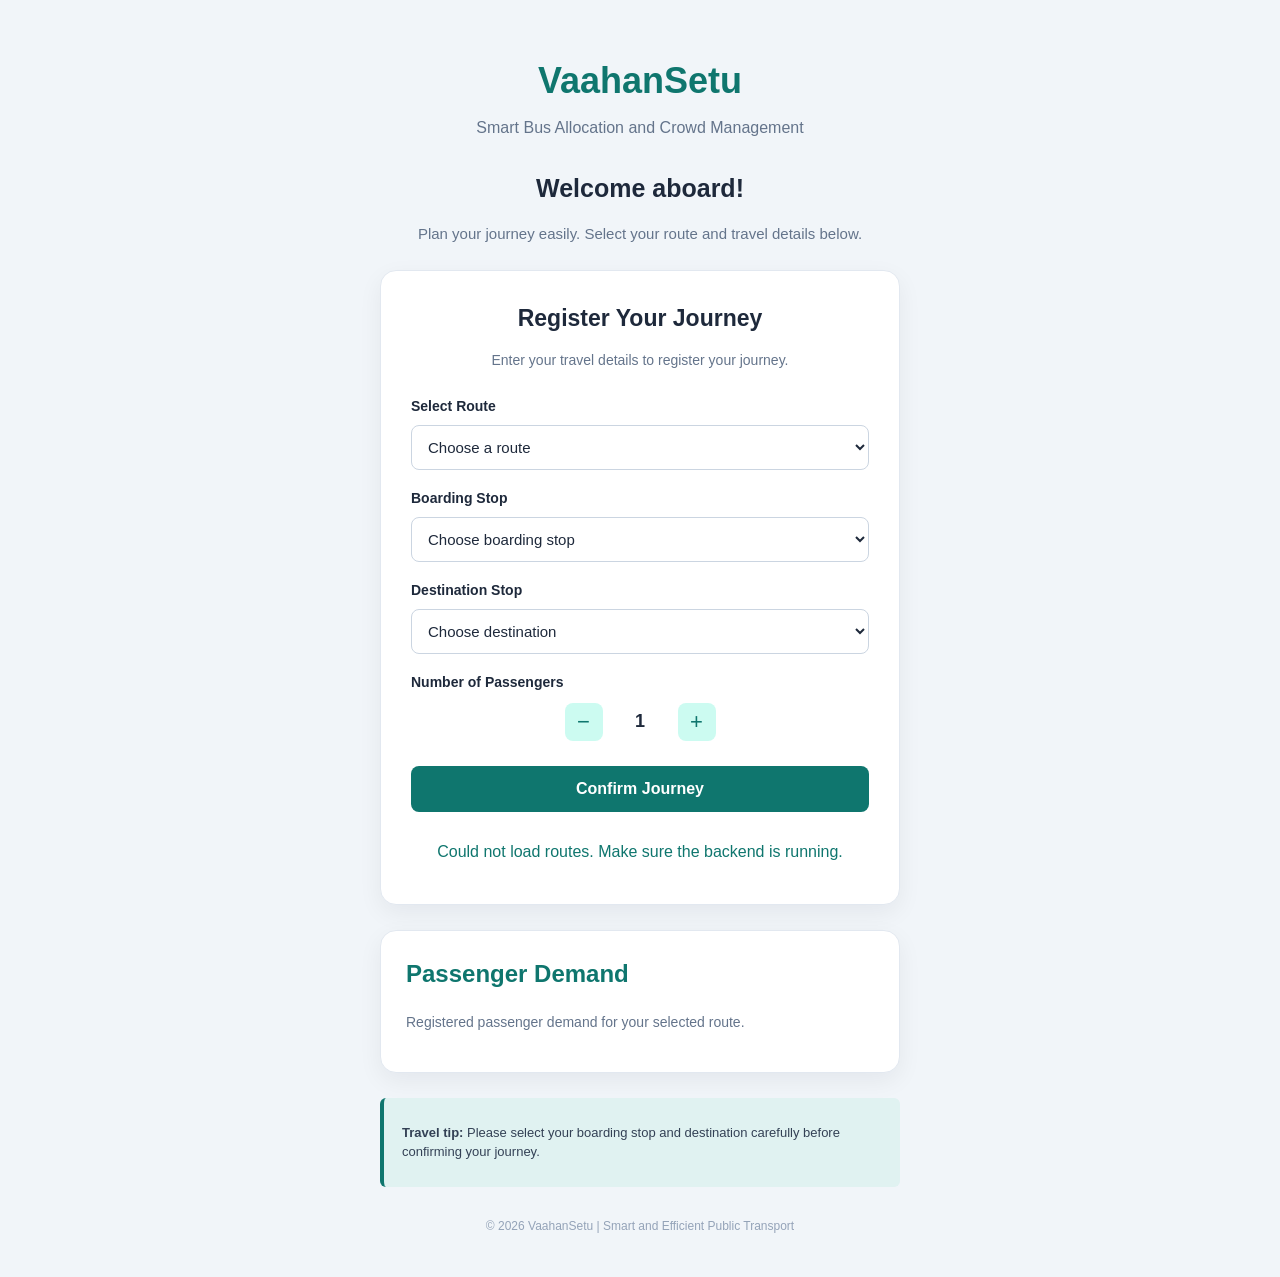
==== frontend/index.html @ f5ab1ea7 "Complete passenger-side frontend" ====
<!DOCTYPE html>
<html lang="en">
<head>
    <meta charset="UTF-8">
    <meta name="viewport" content="width=device-width, initial-scale=1.0">
    <meta name="description" content="VaahanSetu passenger portal for registering journeys and viewing allocated buses.">
    <link rel="stylesheet" href="styles.css">
    <title>VaahanSetu | Passenger Portal</title>
</head>
<body>

    <header class="header">
        <h1>VaahanSetu</h1>
        <p>Smart Bus Allocation and Crowd Management</p>
    </header>

    <main>
        <section class="welcome">
            <h2>Welcome aboard!</h2>
            <p>Plan your journey easily. Select your route and travel details below.</p>
        </section>

        <section class="booking-card">
            <h2>Register Your Journey</h2>
            <p class="form-description">
                Enter your travel details to register your journey.
            </p>

            <form id="journeyForm">

                <label for="route">Select Route</label>
                <select id="route" name="route" required>
                    <option value="">Choose a route</option>
                </select>

                <div id="routeDetails" class="route-details" hidden>
                    <h3>Route Information</h3>
                    <p><strong>Route:</strong> <span id="routeCode">-</span></p>
                    <p><strong>From:</strong> <span id="routeOrigin">-</span></p>
                    <p><strong>To:</strong> <span id="routeDestination">-</span></p>
                    <p>
                        <strong>Estimated Duration:</strong>
                        <span id="routeDuration">-</span>
                    </p>
                </div>

                <div id="busDetails" class="bus-details" hidden>
                    <h3>Bus Information</h3>
                    <p>
                        <strong>Available buses:</strong>
                        <span id="busCount">0</span>
                    </p>
                    <p>
                        <strong>Bus numbers:</strong>
                        <span id="busNumbers">-</span>
                    </p>
                </div>

                <label for="boarding">Boarding Stop</label>
                <select id="boarding" name="boarding" required>
                    <option value="">Choose boarding stop</option>
                </select>

                <label for="destination">Destination Stop</label>
                <select id="destination" name="destination" required>
                    <option value="">Choose destination</option>
                </select>

                <label for="passengerCountValue">Number of Passengers</label>

                <div class="passenger-counter">
                    <button
                        type="button"
                        id="decreasePassengers"
                        aria-label="Decrease passenger count">
                        −
                    </button>

                    <span
    id="passengerCountValue"
    aria-live="polite"
    aria-label="1 passenger, minimum 1 and maximum 10">
    1
</span>

                    <button
                        type="button"
                        id="increasePassengers"
                        aria-label="Increase passenger count">
                        +
                    </button>
                </div>

                <button type="submit" class="submit-button">
                    Confirm Journey
                </button>

            </form>

            <p id="message" aria-live="polite"></p>

            <div id="confirmationCard" class="confirmation-card" hidden>
                <h3>Journey Registered Successfully!</h3>

                <p><strong>Journey ID:</strong> <span id="confirmJourneyId">-</span></p>
                <p><strong>Route:</strong> <span id="confirmRoute">-</span></p>
                <p><strong>Boarding Stop:</strong> <span id="confirmBoarding">-</span></p>
                <p><strong>Destination:</strong> <span id="confirmDestination">-</span></p>
                <p><strong>Passengers:</strong> <span id="confirmPassengers">-</span></p>
                <p><strong>Status:</strong> <span id="confirmStatus">-</span></p>
            </div>
            <div id="waitingCard" class="waiting-card" hidden>
    <h3>Journey Not Registered Yet</h3>
    <p>No buses are available for this route right now.</p>
    <p>Please wait for bus allocation and try again.</p>
</div>

        </section>

        <section class="demand-card">
    <h2>Passenger Demand</h2>
    <p>Registered passenger demand for your selected route.</p>

    <div id="demandList"
         class="demand-list"
         aria-live="polite"
         hidden>
    </div>
</section>

        <section class="travel-note">
            <p>
                <strong>Travel tip:</strong>
                Please select your boarding stop and destination carefully
                before confirming your journey.
            </p>
        </section>
    </main>

    <footer>
        <p>© 2026 VaahanSetu | Smart and Efficient Public Transport</p>
    </footer>

    <script src="app.js"></script>

</body>
</html>
---- frontend/styles.css ----
* {
    box-sizing: border-box;
}

[hidden] {
    display: none !important;
}

body {
    margin: 0;
    padding: 30px 20px;
    font-family: Arial, sans-serif;
    background: #f1f5f9;
    color: #1e293b;
    line-height: 1.5;
}

.header {
    text-align: center;
    margin-bottom: 30px;
}

.header h1 {
    margin-bottom: 8px;
    color: #0f766e;
    font-size: 36px;
}

.header p {
    margin-top: 0;
    color: #64748b;
}

.welcome {
    text-align: center;
    margin-bottom: 25px;
}

.welcome h2 {
    margin-bottom: 8px;
    font-size: 25px;
}

.welcome p {
    color: #64748b;
    font-size: 15px;
}

.booking-card {
    max-width: 520px;
    margin: 0 auto;
    padding: 30px;
    background: #ffffff;
    border: 1px solid #e2e8f0;
    border-radius: 16px;
    box-shadow: 0 8px 25px rgba(15, 23, 42, 0.06);
}

.booking-card h2 {
    margin-top: 0;
    margin-bottom: 8px;
    text-align: center;
    font-size: 23px;
}

.form-description {
    margin-bottom: 25px;
    text-align: center;
    color: #64748b;
    font-size: 14px;
}

label {
    display: block;
    margin-top: 18px;
    margin-bottom: 8px;
    font-size: 14px;
    font-weight: bold;
}

select {
    width: 100%;
    padding: 12px;
    border: 1px solid #cbd5e1;
    border-radius: 8px;
    background: #ffffff;
    color: #1e293b;
    font-size: 15px;
}

select:focus {
    outline: 2px solid #0d9488;
    border-color: #0d9488;
}

select:disabled {
    background: #f1f5f9;
    color: #94a3b8;
    cursor: not-allowed;
}

.passenger-counter {
    display: flex;
    align-items: center;
    justify-content: center;
    gap: 25px;
    margin-top: 10px;
}

.passenger-counter button {
    width: 38px;
    height: 38px;
    margin: 0;
    padding: 0;
    border: 0;
    border-radius: 8px;
    background: #ccfbf1;
    color: #0f766e;
    font-size: 22px;
    cursor: pointer;
    transition: background 0.2s ease;
}

.passenger-counter button:hover {
    background: #99f6e4;
}

#passengerCountValue {
    min-width: 25px;
    text-align: center;
    font-size: 18px;
    font-weight: bold;
}

.submit-button {
    width: 100%;
    margin-top: 25px;
    padding: 14px;
    border: 0;
    border-radius: 8px;
    background: #0f766e;
    color: #ffffff;
    font-size: 16px;
    font-weight: bold;
    cursor: pointer;
    transition: background 0.2s ease;
}

.submit-button:hover {
    background: #115e59;
}

button:disabled {
    opacity: 0.6;
    cursor: not-allowed;
}

button:focus-visible,
select:focus-visible {
    outline: 3px solid #5eead4;
    outline-offset: 3px;
}

#message {
    margin: 18px 0 0;
    padding: 10px;
    text-align: center;
    color: #0f766e;
    overflow-wrap: anywhere;
}

/* Travel note */

.travel-note {
    max-width: 520px;
    margin: 20px auto;
    padding: 12px 18px;
    border-left: 4px solid #0f766e;
    border-radius: 6px;
    background: #e0f2f1;
    color: #334155;
    font-size: 13px;
}

/* Footer */

footer {
    margin-top: 30px;
    text-align: center;
    color: #94a3b8;
    font-size: 12px;
}

/* Route and bus information */

.route-details,
.bus-details {
    margin-top: 20px;
    padding: 16px;
    background: #f0fdfa;
    border: 1px solid #99f6e4;
    border-radius: 10px;
}

.route-details h3,
.bus-details h3 {
    margin-top: 0;
    color: #0f766e;
}

.route-details p,
.bus-details p {
    margin: 10px 0;
    font-size: 14px;
    overflow-wrap: anywhere;
}

#busNumbers {
    white-space: pre-line;
    overflow-wrap: anywhere;
    line-height: 1.8;
}

/* Journey confirmation */

.confirmation-card {
    margin-top: 20px;
    padding: 18px;
    background: #f0fdfa;
    border: 1px solid #99f6e4;
    border-radius: 10px;
}

.confirmation-card h3 {
    margin-top: 0;
    color: #0f766e;
}

.confirmation-card p {
    margin: 10px 0;
    font-size: 14px;
    overflow-wrap: anywhere;
}

/* Passenger demand */
/* Passenger demand */

.demand-card {
    max-width: 520px;
    margin: 25px auto;
    padding: 25px;
    background: #ffffff;
    border: 1px solid #e2e8f0;
    border-radius: 16px;
    box-shadow: 0 8px 25px rgba(15, 23, 42, 0.06);
}

.demand-card h2 {
    margin-top: 0;
    color: #0f766e;
}

.demand-card > p {
    color: #64748b;
    font-size: 14px;
}

.demand-list {
    margin-top: 20px;
}

.demand-item {
    padding: 20px;
    background: #f0fdfa;
    border: 1px solid #99f6e4;
    border-radius: 12px;
    overflow-wrap: anywhere;
}

.demand-item h3 {
    margin: 0 0 12px;
    color: #0f766e;
    font-size: 18px;
}

.demand-item p {
    margin: 0;
    color: #334155;
    font-size: 16px;
    font-weight: bold;
}
/* Responsive layout */

@media (max-width: 600px) {
    body {
        padding: 25px 14px;
    }

    .header h1 {
        font-size: 30px;
    }

    .welcome h2 {
        font-size: 22px;
    }

    .booking-card {
        padding: 22px;
    }

    .demand-card {
        padding: 20px;
    }

    .demand-list {
        grid-template-columns: 1fr;
    }
}
.waiting-card {
    margin-top: 20px;
    padding: 20px;
    background: #fff8e6;
    border: 1px solid #f0c36d;
    border-radius: 14px;
    text-align: center;
}

.waiting-card h3 {
    color: #9a6500;
    margin-bottom: 10px;
}

.waiting-card p {
    color: #664d03;
    margin: 6px 0;
}
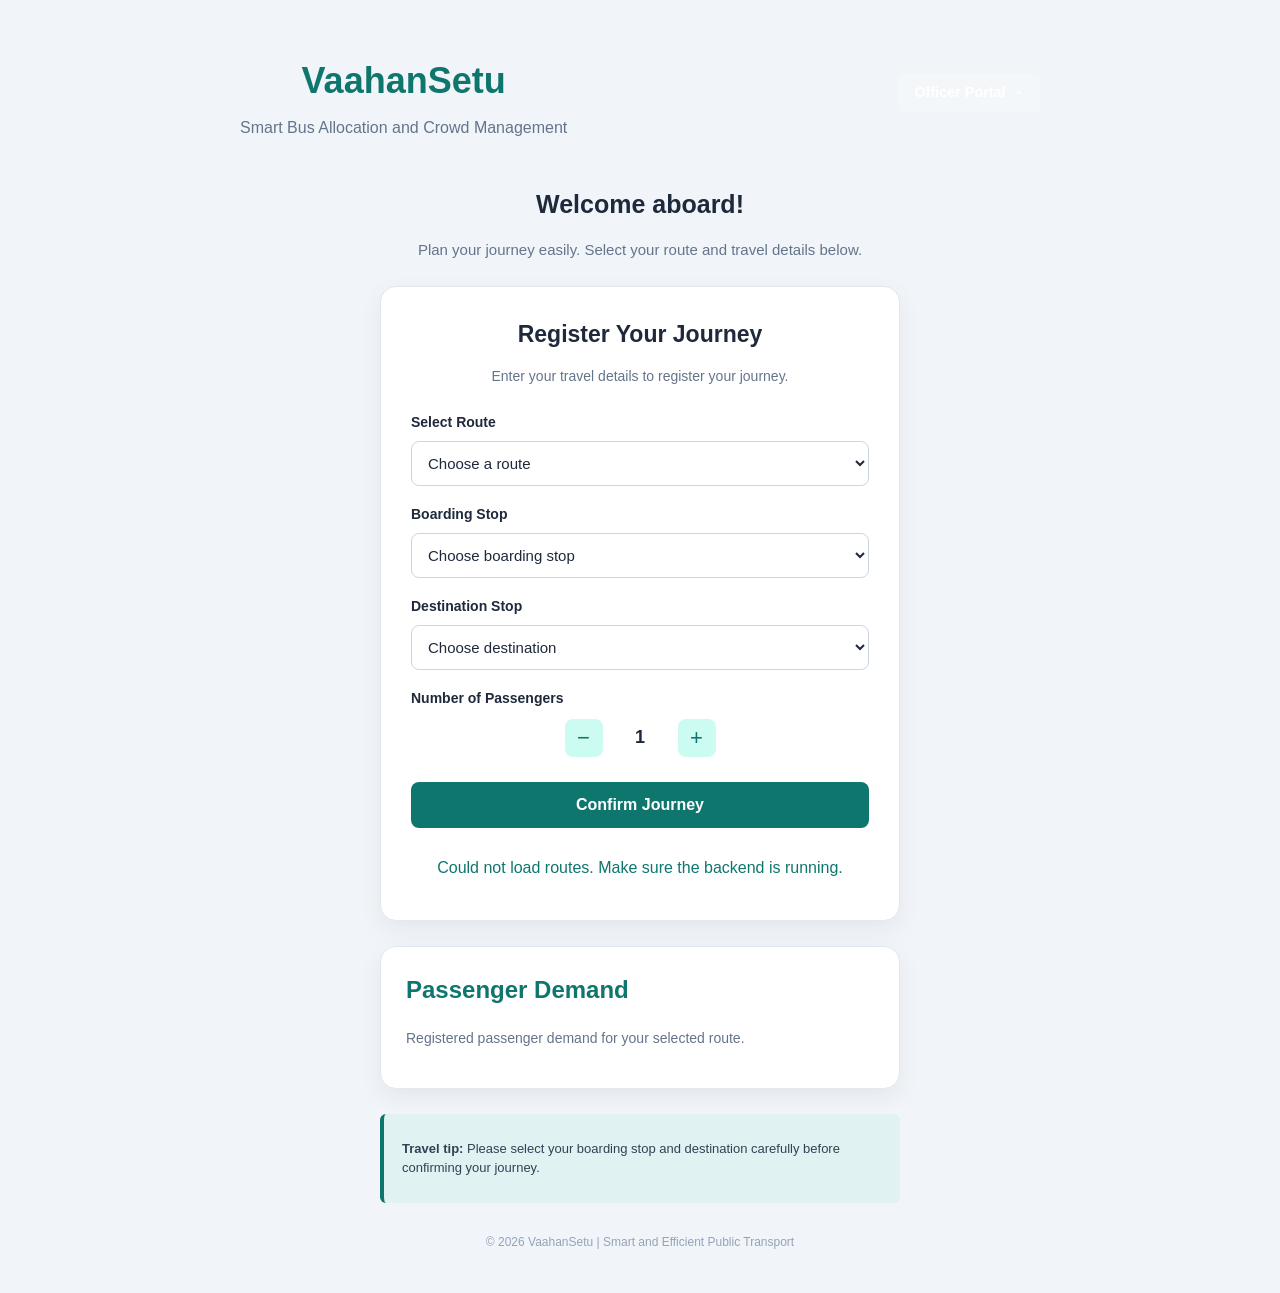
==== commit 5eea006c: "Complete end-to-end integration: allocation engine, officer web console, authentication, and contrac" ====
--- a/frontend/index.html
+++ b/frontend/index.html
@@ -11,8 +11,15 @@
 <body>
 
     <header class="header">
-        <h1>VaahanSetu</h1>
-        <p>Smart Bus Allocation and Crowd Management</p>
+        <div style="display:flex; justify-content:space-between; align-items:center; width:100%; max-width:800px; margin:0 auto; flex-wrap:wrap; gap:10px;">
+            <div>
+                <h1>VaahanSetu</h1>
+                <p>Smart Bus Allocation and Crowd Management</p>
+            </div>
+            <div>
+                <a href="officer.html" style="color:#ffffff; text-decoration:none; font-weight:600; padding:0.5rem 1rem; background:rgba(255,255,255,0.2); border-radius:6px; font-size:0.9rem; display:inline-block;">Officer Portal &rarr;</a>
+            </div>
+        </div>
     </header>
 
     <main>
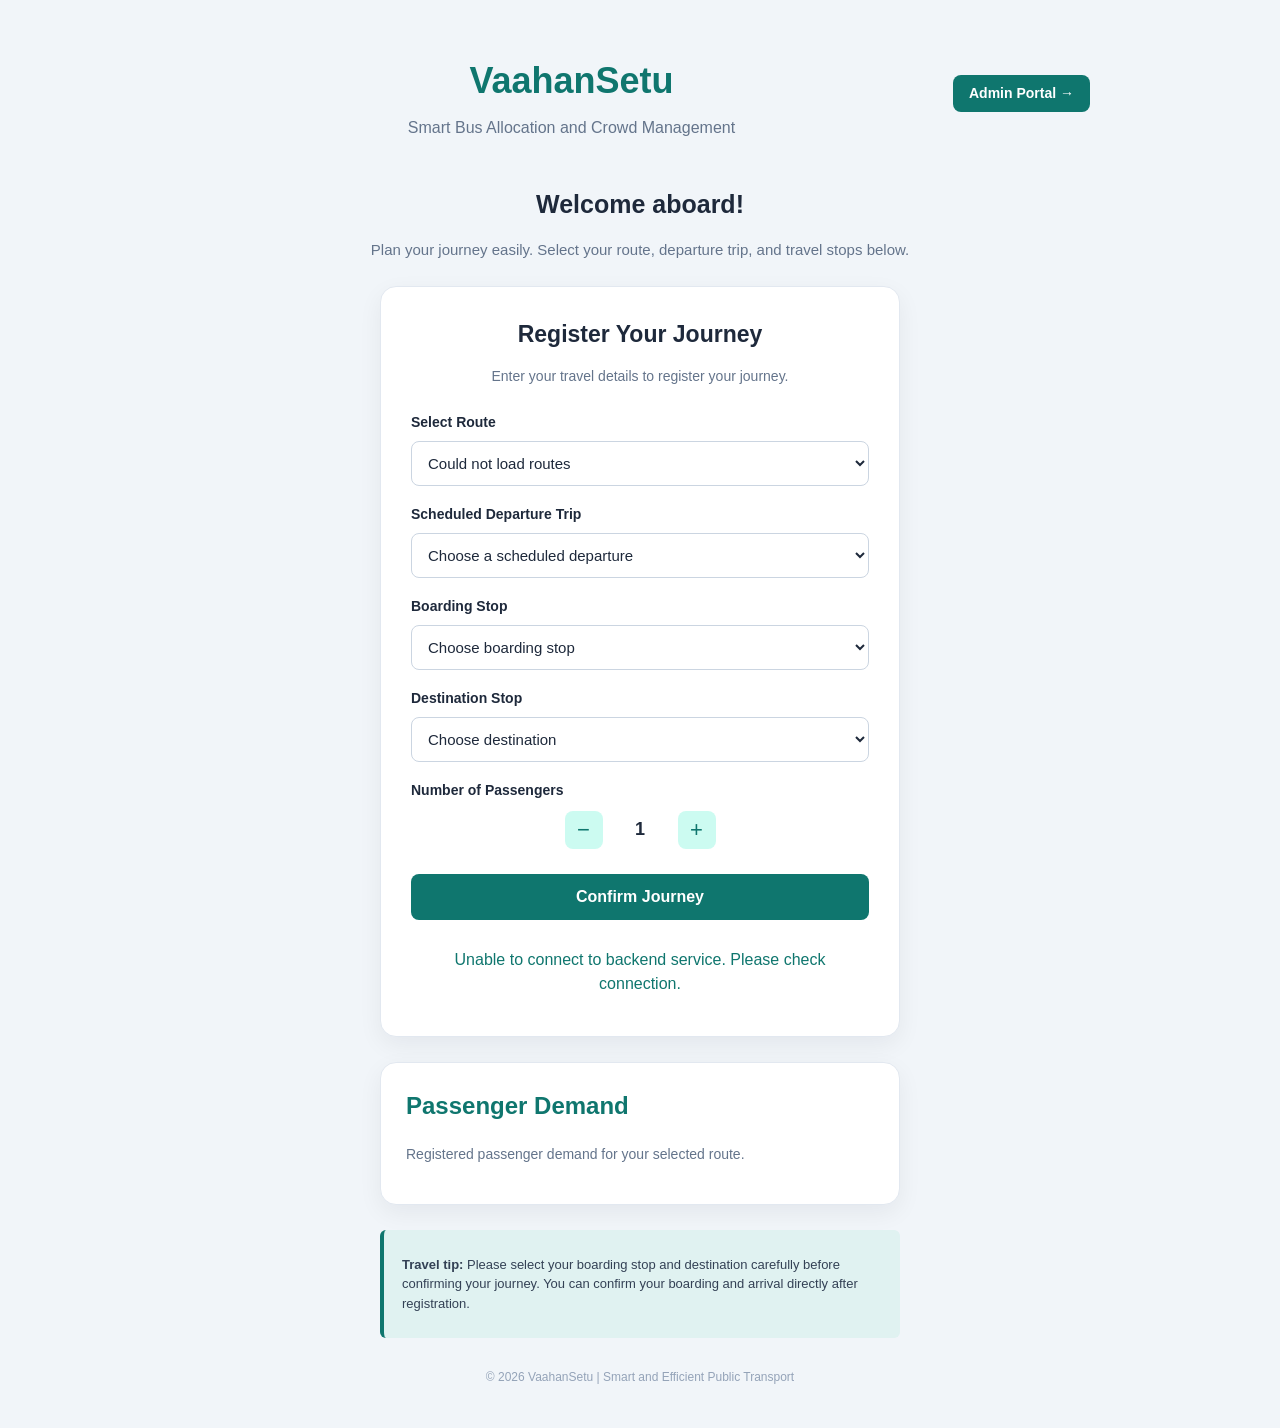
==== commit aabfe9dd: "Implement SRS compliance, Neon cloud integration, UI/UX fixes, and deployment configs" ====
--- a/frontend/index.html
+++ b/frontend/index.html
@@ -1,4 +1,3 @@
-
 <!DOCTYPE html>
 <html lang="en">
 <head>
@@ -11,13 +10,13 @@
 <body>
 
     <header class="header">
-        <div style="display:flex; justify-content:space-between; align-items:center; width:100%; max-width:800px; margin:0 auto; flex-wrap:wrap; gap:10px;">
-            <div>
+        <div class="header-inner">
+            <div class="header-titles">
                 <h1>VaahanSetu</h1>
                 <p>Smart Bus Allocation and Crowd Management</p>
             </div>
-            <div>
-                <a href="officer.html" style="color:#ffffff; text-decoration:none; font-weight:600; padding:0.5rem 1rem; background:rgba(255,255,255,0.2); border-radius:6px; font-size:0.9rem; display:inline-block;">Officer Portal &rarr;</a>
+            <div class="header-links">
+                <a href="admin.html" class="nav-switch-btn">Admin Portal &rarr;</a>
             </div>
         </div>
     </header>
@@ -25,7 +24,7 @@
     <main>
         <section class="welcome">
             <h2>Welcome aboard!</h2>
-            <p>Plan your journey easily. Select your route and travel details below.</p>
+            <p>Plan your journey easily. Select your route, departure trip, and travel stops below.</p>
         </section>
 
         <section class="booking-card">
@@ -51,6 +50,11 @@
                         <span id="routeDuration">-</span>
                     </p>
                 </div>
+
+                <label for="tripSelect">Scheduled Departure Trip</label>
+                <select id="tripSelect" name="tripSelect" required>
+                    <option value="">Choose a scheduled departure</option>
+                </select>
 
                 <div id="busDetails" class="bus-details" hidden>
                     <h3>Bus Information</h3>
@@ -85,11 +89,11 @@
                     </button>
 
                     <span
-    id="passengerCountValue"
-    aria-live="polite"
-    aria-label="1 passenger, minimum 1 and maximum 10">
-    1
-</span>
+                        id="passengerCountValue"
+                        aria-live="polite"
+                        aria-label="1 passenger, minimum 1 and maximum 10">
+                        1
+                    </span>
 
                     <button
                         type="button"
@@ -112,35 +116,47 @@
 
                 <p><strong>Journey ID:</strong> <span id="confirmJourneyId">-</span></p>
                 <p><strong>Route:</strong> <span id="confirmRoute">-</span></p>
+                <p><strong>Scheduled Trip:</strong> <span id="confirmTrip">-</span></p>
                 <p><strong>Boarding Stop:</strong> <span id="confirmBoarding">-</span></p>
                 <p><strong>Destination:</strong> <span id="confirmDestination">-</span></p>
                 <p><strong>Passengers:</strong> <span id="confirmPassengers">-</span></p>
-                <p><strong>Status:</strong> <span id="confirmStatus">-</span></p>
+                <p><strong>Status:</strong> <span id="confirmStatus" class="status-badge">-</span></p>
+
+                <div class="journey-actions">
+                    <button type="button" id="boardJourneyBtn" class="action-btn board-btn">Confirm Boarding</button>
+                    <button type="button" id="completeJourneyBtn" class="action-btn complete-btn">Confirm Alighting / Complete</button>
+                    <button type="button" id="cancelJourneyBtn" class="action-btn cancel-btn">Cancel Journey</button>
+                </div>
+                <p id="actionFeedback" class="action-feedback" aria-live="polite"></p>
+                <div style="margin-top: 12px; text-align: center;">
+                    <button type="button" id="newBookingBtn" class="action-btn" style="width: 100%; background: #0284c7; color: white; padding: 10px 16px; font-size: 14px; font-weight: 600; border-radius: 8px;">+ Book Another Journey</button>
+                </div>
             </div>
+
             <div id="waitingCard" class="waiting-card" hidden>
-    <h3>Journey Not Registered Yet</h3>
-    <p>No buses are available for this route right now.</p>
-    <p>Please wait for bus allocation and try again.</p>
-</div>
+                <h3>Journey Not Registered Yet</h3>
+                <p>No buses are available for this route right now.</p>
+                <p>Please wait for bus allocation and try again.</p>
+            </div>
 
         </section>
 
         <section class="demand-card">
-    <h2>Passenger Demand</h2>
-    <p>Registered passenger demand for your selected route.</p>
+            <h2>Passenger Demand</h2>
+            <p>Registered passenger demand for your selected route.</p>
 
-    <div id="demandList"
-         class="demand-list"
-         aria-live="polite"
-         hidden>
-    </div>
-</section>
+            <div id="demandList"
+                 class="demand-list"
+                 aria-live="polite"
+                 hidden>
+            </div>
+        </section>
 
         <section class="travel-note">
             <p>
                 <strong>Travel tip:</strong>
                 Please select your boarding stop and destination carefully
-                before confirming your journey.
+                before confirming your journey. You can confirm your boarding and arrival directly after registration.
             </p>
         </section>
     </main>
@@ -149,6 +165,7 @@
         <p>© 2026 VaahanSetu | Smart and Efficient Public Transport</p>
     </footer>
 
+    <script src="config.js"></script>
     <script src="app.js"></script>
 
 </body>
--- a/frontend/styles.css
+++ b/frontend/styles.css
@@ -334,4 +334,526 @@
 .waiting-card p {
     color: #664d03;
     margin: 6px 0;
-}+}
+
+
+.header-inner {
+    max-width: 900px;
+    margin: 0 auto;
+    display: flex;
+    justify-content: space-between;
+    align-items: center;
+    position: relative;
+}
+
+.header-titles {
+    flex-grow: 1;
+    text-align: center;
+}
+
+.nav-switch-btn {
+    display: inline-block;
+    padding: 8px 16px;
+    background: #0f766e;
+    color: #ffffff;
+    text-decoration: none;
+    border-radius: 8px;
+    font-size: 14px;
+    font-weight: bold;
+    transition: background 0.2s ease;
+}
+
+.nav-switch-btn:hover {
+    background: #0d9488;
+}
+
+.journey-actions {
+    display: flex;
+    flex-wrap: wrap;
+    gap: 8px;
+    margin-top: 18px;
+    justify-content: center;
+}
+
+.action-btn {
+    padding: 9px 14px;
+    font-size: 13px;
+    font-weight: bold;
+    border: none;
+    border-radius: 6px;
+    cursor: pointer;
+    transition: opacity 0.2s ease;
+}
+
+.action-btn:hover {
+    opacity: 0.9;
+}
+
+.action-btn:disabled {
+    opacity: 0.5;
+    cursor: not-allowed;
+}
+
+.board-btn {
+    background: #0284c7;
+    color: #ffffff;
+}
+
+.complete-btn {
+    background: #16a34a;
+    color: #ffffff;
+}
+
+.cancel-btn {
+    background: #dc2626;
+    color: #ffffff;
+}
+
+.status-badge {
+    display: inline-block;
+    padding: 3px 8px;
+    border-radius: 6px;
+    font-weight: bold;
+    font-size: 13px;
+    background: #e2e8f0;
+    color: #1e293b;
+}
+
+.action-feedback {
+    margin-top: 10px;
+    font-size: 13px;
+    font-weight: bold;
+    text-align: center;
+}
+
+/* ==========================================================================
+   Admin Portal Styles
+   ========================================================================== */
+
+.admin-main {
+    max-width: 1080px;
+    margin: 0 auto;
+}
+
+.admin-card {
+    background: #ffffff;
+    border: 1px solid #e2e8f0;
+    border-radius: 14px;
+    padding: 24px;
+    box-shadow: 0 4px 15px rgba(15, 23, 42, 0.05);
+    margin-bottom: 24px;
+}
+
+.login-card {
+    max-width: 440px;
+    margin: 40px auto;
+}
+
+.admin-input {
+    width: 100%;
+    padding: 10px 12px;
+    border: 1px solid #cbd5e1;
+    border-radius: 8px;
+    font-size: 14px;
+    margin-top: 6px;
+    margin-bottom: 14px;
+    display: block;
+}
+
+.admin-input:focus {
+    outline: 2px solid #0d9488;
+    border-color: #0d9488;
+}
+
+.logout-btn {
+    background: #e2e8f0;
+    color: #475569;
+    border: 1px solid #cbd5e1;
+    padding: 8px 16px;
+    border-radius: 8px;
+    font-weight: 600;
+    cursor: pointer;
+    font-size: 13px;
+}
+
+.logout-btn:hover {
+    background: #cbd5e1;
+}
+
+.stats-grid {
+    display: grid;
+    grid-template-columns: repeat(auto-fit, minmax(200px, 1fr));
+    gap: 16px;
+    margin-bottom: 24px;
+}
+
+.stat-card {
+    background: #ffffff;
+    border: 1px solid #e2e8f0;
+    border-radius: 12px;
+    padding: 18px;
+    display: flex;
+    flex-direction: column;
+    box-shadow: 0 2px 8px rgba(15, 23, 42, 0.04);
+}
+
+.stat-label {
+    font-size: 12px;
+    font-weight: bold;
+    text-transform: uppercase;
+    letter-spacing: 0.5px;
+    color: #64748b;
+    margin-bottom: 6px;
+}
+
+.stat-value {
+    font-size: 26px;
+    font-weight: 800;
+    color: #0f766e;
+}
+
+.admin-tabs {
+    display: flex;
+    gap: 8px;
+    border-bottom: 2px solid #e2e8f0;
+    margin-bottom: 20px;
+}
+
+.tab-btn {
+    background: none;
+    border: none;
+    padding: 12px 18px;
+    font-size: 15px;
+    font-weight: 600;
+    color: #64748b;
+    cursor: pointer;
+    border-bottom: 3px solid transparent;
+    transition: all 0.2s ease;
+}
+
+.tab-btn:hover {
+    color: #0f766e;
+}
+
+.tab-btn.active {
+    color: #0f766e;
+    border-bottom-color: #0f766e;
+}
+
+.tab-content {
+    display: none;
+}
+
+.tab-content.active {
+    display: block;
+}
+
+.card-header-flex {
+    display: flex;
+    justify-content: space-between;
+    align-items: center;
+    margin-bottom: 16px;
+    flex-wrap: wrap;
+    gap: 12px;
+}
+
+.card-header-flex h3 {
+    margin: 0;
+    font-size: 19px;
+    color: #0f172a;
+}
+
+.controls-row {
+    display: flex;
+    align-items: center;
+    gap: 10px;
+}
+
+.inline-label {
+    margin: 0;
+    font-size: 13px;
+}
+
+.date-input {
+    padding: 6px 10px;
+    border: 1px solid #cbd5e1;
+    border-radius: 6px;
+    font-size: 13px;
+}
+
+.refresh-btn {
+    background: #f1f5f9;
+    border: 1px solid #cbd5e1;
+    color: #334155;
+    padding: 8px 14px;
+    border-radius: 6px;
+    font-size: 13px;
+    font-weight: 600;
+    cursor: pointer;
+}
+
+.refresh-btn:hover {
+    background: #e2e8f0;
+}
+
+.table-responsive {
+    overflow-x: auto;
+}
+
+.data-table {
+    width: 100%;
+    border-collapse: collapse;
+    font-size: 14px;
+    text-align: left;
+}
+
+.data-table th, .data-table td {
+    padding: 12px 14px;
+    border-bottom: 1px solid #f1f5f9;
+}
+
+.data-table th {
+    background: #f8fafc;
+    color: #475569;
+    font-weight: 700;
+    font-size: 12px;
+    text-transform: uppercase;
+    letter-spacing: 0.5px;
+}
+
+.data-table tbody tr:hover {
+    background: #f8fafc;
+}
+
+.text-center {
+    text-align: center;
+}
+
+.text-danger {
+    color: #dc2626;
+}
+
+.text-success {
+    color: #16a34a;
+}
+
+.text-info {
+    color: #0284c7;
+}
+
+.text-muted {
+    color: #94a3b8;
+}
+
+.route-tag {
+    background: #e0f2fe;
+    color: #0369a1;
+    padding: 2px 8px;
+    border-radius: 4px;
+    font-weight: bold;
+    font-size: 12px;
+}
+
+.action-btn-small {
+    padding: 5px 10px;
+    font-size: 12px;
+    background: #0f766e;
+    color: #ffffff;
+    border: none;
+    border-radius: 4px;
+    cursor: pointer;
+}
+
+.action-btn-small:hover {
+    background: #0d9488;
+}
+
+.action-btn-large {
+    padding: 10px 18px;
+    font-size: 14px;
+    font-weight: 600;
+    border: none;
+    border-radius: 8px;
+    cursor: pointer;
+    transition: background 0.2s;
+}
+
+.primary-btn {
+    background: #0f766e;
+    color: #ffffff;
+}
+.primary-btn:hover {
+    background: #0d9488;
+}
+
+.secondary-btn {
+    background: #334155;
+    color: #ffffff;
+}
+.secondary-btn:hover {
+    background: #475569;
+}
+
+.success-btn {
+    background: #16a34a;
+    color: #ffffff;
+}
+.success-btn:hover {
+    background: #15803d;
+}
+
+.drilldown-panel {
+    margin-top: 20px;
+    padding: 16px;
+    background: #f8fafc;
+    border: 1px solid #e2e8f0;
+    border-radius: 10px;
+}
+
+.drilldown-panel h4 {
+    margin-top: 0;
+    margin-bottom: 12px;
+    color: #1e293b;
+}
+
+.segment-chips {
+    display: grid;
+    grid-template-columns: repeat(auto-fill, minmax(260px, 1fr));
+    gap: 12px;
+}
+
+.segment-card {
+    background: #ffffff;
+    border: 1px solid #e2e8f0;
+    border-radius: 8px;
+    padding: 12px;
+}
+
+.segment-title {
+    font-weight: bold;
+    font-size: 13px;
+    color: #0f766e;
+    margin-bottom: 6px;
+}
+
+.segment-stats {
+    display: flex;
+    flex-direction: column;
+    gap: 4px;
+    font-size: 12px;
+    color: #475569;
+}
+
+.sim-controls-grid {
+    display: grid;
+    grid-template-columns: 1fr 1fr;
+    gap: 20px;
+    margin-bottom: 20px;
+}
+
+@media (max-width: 768px) {
+    .sim-controls-grid {
+        grid-template-columns: 1fr;
+    }
+}
+
+.sim-box {
+    background: #f8fafc;
+    border: 1px solid #e2e8f0;
+    border-radius: 10px;
+    padding: 16px;
+}
+
+.sim-box h4 {
+    margin-top: 0;
+    margin-bottom: 8px;
+}
+
+.log-console {
+    background: #0f172a;
+    color: #38bdf8;
+    padding: 14px;
+    border-radius: 8px;
+    font-family: Consolas, monospace;
+    font-size: 12px;
+    max-height: 180px;
+    overflow-y: auto;
+    white-space: pre-wrap;
+}
+
+.results-summary-grid {
+    display: grid;
+    grid-template-columns: repeat(auto-fit, minmax(180px, 1fr));
+    gap: 14px;
+    margin-bottom: 20px;
+}
+
+.summary-metric {
+    background: #f8fafc;
+    border: 1px solid #e2e8f0;
+    border-radius: 8px;
+    padding: 14px;
+    display: flex;
+    flex-direction: column;
+}
+
+.metric-label {
+    font-size: 11px;
+    font-weight: bold;
+    text-transform: uppercase;
+    color: #64748b;
+    margin-bottom: 4px;
+}
+
+.metric-value {
+    font-size: 20px;
+    font-weight: 700;
+}
+
+.approval-strip {
+    background: #ecfdf5;
+    border: 1px solid #a7f3d0;
+    border-radius: 8px;
+    padding: 14px 18px;
+    display: flex;
+    justify-content: space-between;
+    align-items: center;
+    margin-bottom: 20px;
+    gap: 14px;
+    flex-wrap: wrap;
+}
+
+.badge-proposed {
+    color: #d97706;
+}
+
+.badge-approved {
+    color: #16a34a;
+}
+
+.badge-active {
+    background: #dcfce7;
+    color: #15803d;
+}
+
+.badge-resting {
+    background: #fee2e2;
+    color: #b91c1c;
+}
+
+.badge-changed {
+    background: #e0e7ff;
+    color: #4338ca;
+}
+
+.badge-same {
+    background: #f1f5f9;
+    color: #64748b;
+}
+
+.feedback-msg {
+    margin-top: 10px;
+    font-size: 13px;
+    font-weight: 600;
+}
+
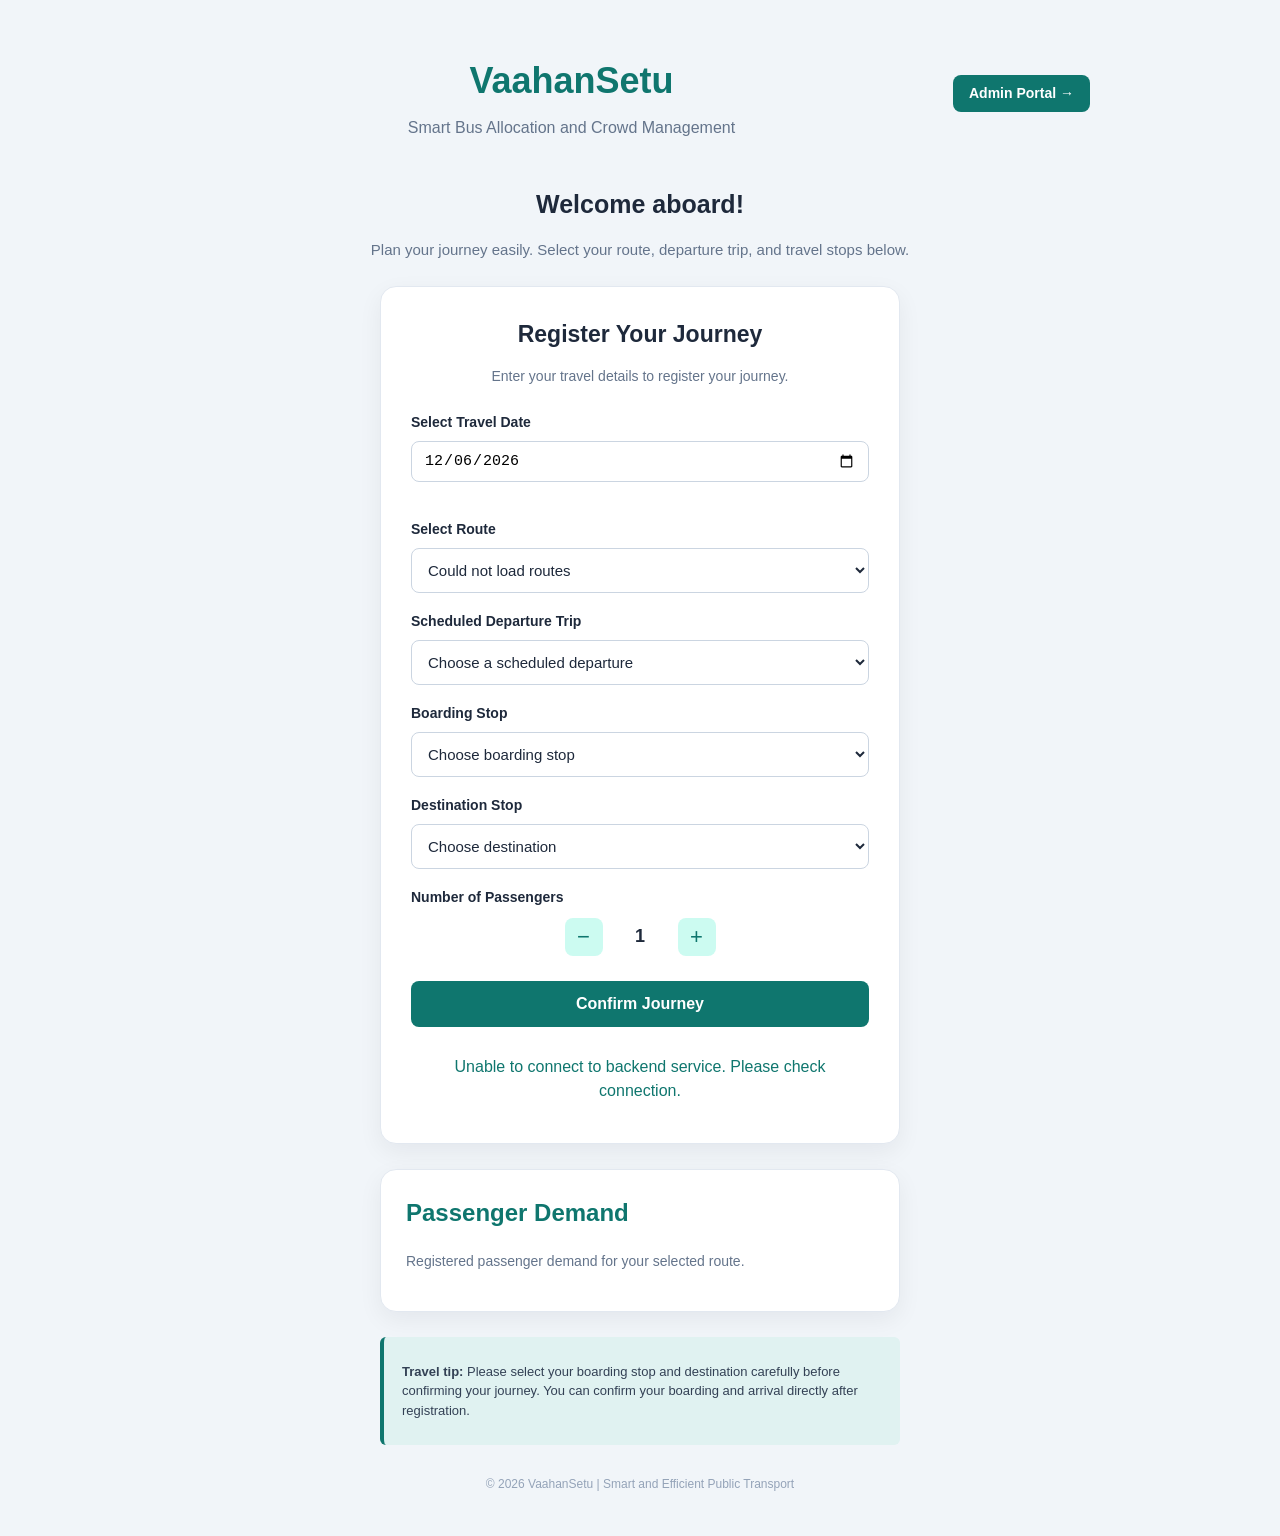
==== commit f76409da: "feat: integrate unified common passenger demand, dynamic session planning, and explainable allocatio" ====
--- a/frontend/index.html
+++ b/frontend/index.html
@@ -34,6 +34,9 @@
             </p>
 
             <form id="journeyForm">
+
+                <label for="travelDate">Select Travel Date</label>
+                <input type="date" id="travelDate" name="travelDate" style="width: 100%; box-sizing: border-box; margin-bottom: 1.2rem; padding: 10px 12px; border-radius: 8px; border: 1.5px solid #cbd5e1; font-size: 15px; font-weight: 500;">
 
                 <label for="route">Select Route</label>
                 <select id="route" name="route" required>
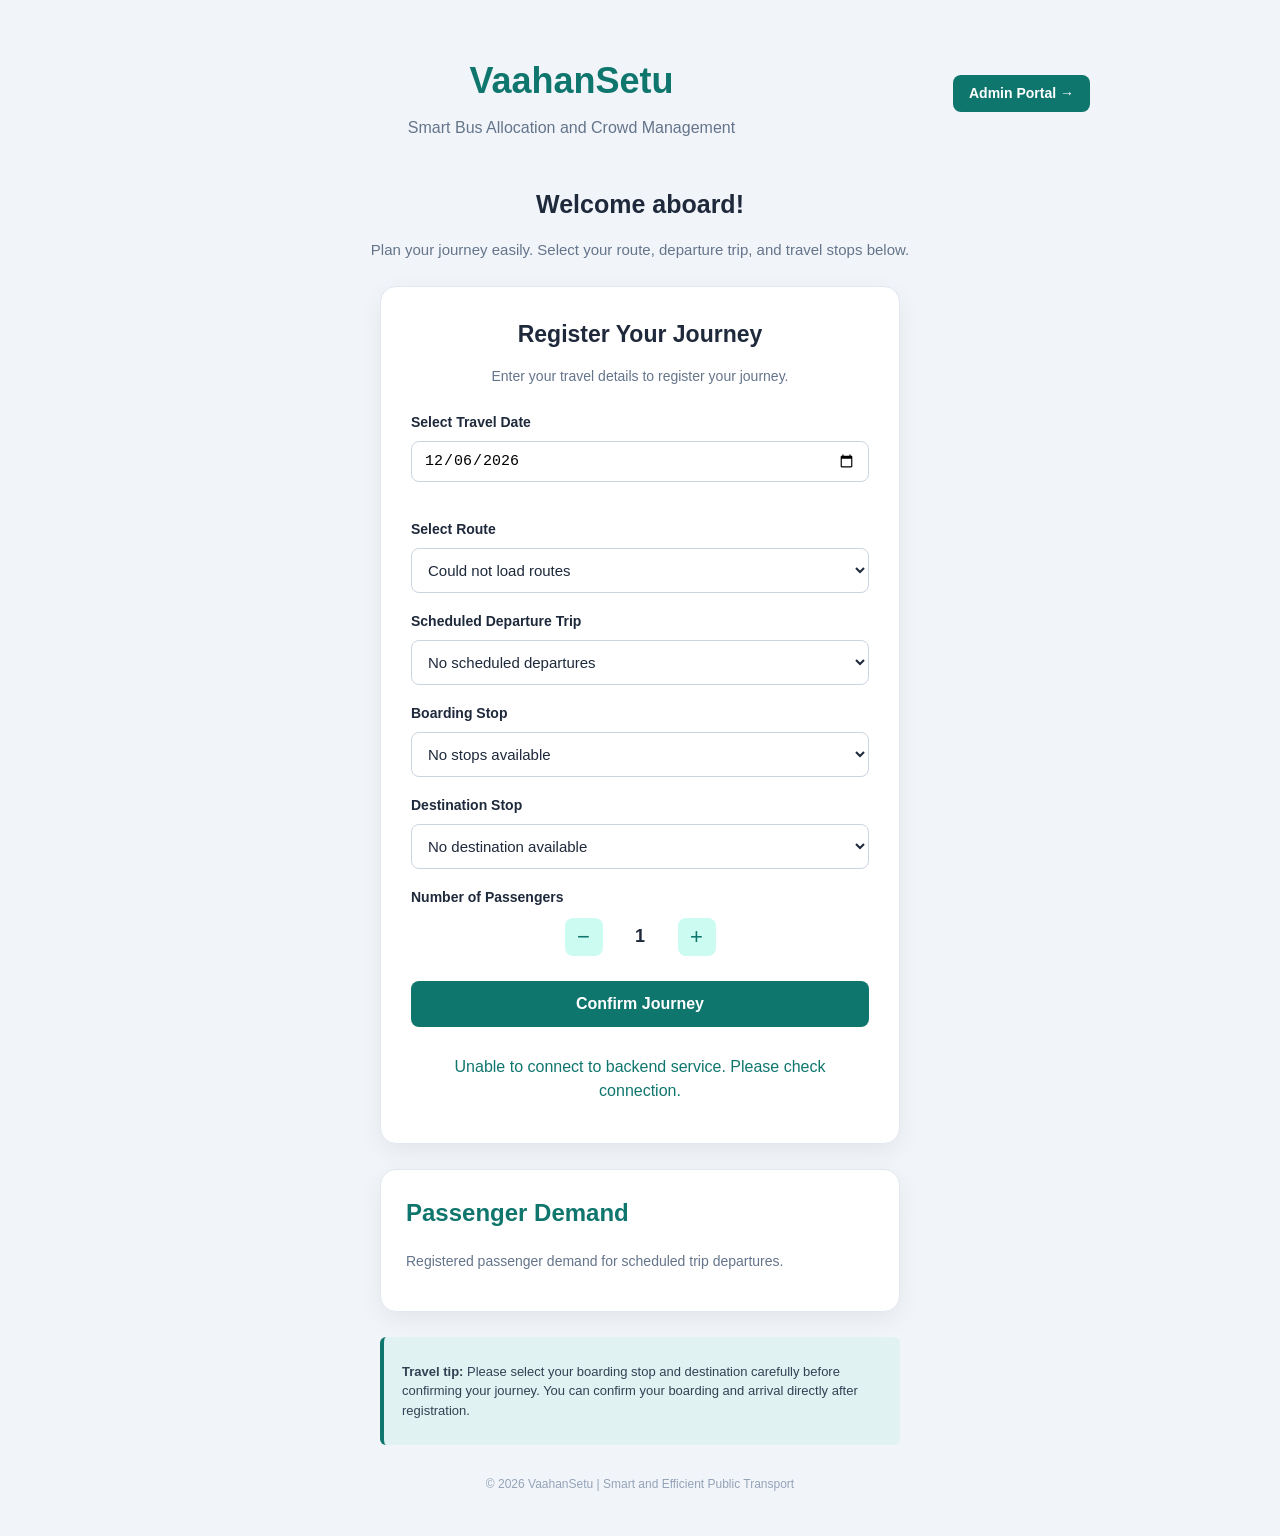
==== commit 4364dd2f: "feat: add trip-level passenger demand view" ====
--- a/frontend/index.html
+++ b/frontend/index.html
@@ -146,7 +146,7 @@
 
         <section class="demand-card">
             <h2>Passenger Demand</h2>
-            <p>Registered passenger demand for your selected route.</p>
+            <p id="demandSubtitle">Registered passenger demand for scheduled trip departures.</p>
 
             <div id="demandList"
                  class="demand-list"
--- a/frontend/styles.css
+++ b/frontend/styles.css
@@ -268,26 +268,34 @@
 
 .demand-list {
     margin-top: 20px;
+    display: flex;
+    flex-direction: column;
+    gap: 14px;
 }
 
 .demand-item {
-    padding: 20px;
+    padding: 18px 20px;
     background: #f0fdfa;
     border: 1px solid #99f6e4;
     border-radius: 12px;
     overflow-wrap: anywhere;
+    transition: transform 0.15s ease, box-shadow 0.15s ease;
+}
+
+.demand-item:hover {
+    box-shadow: 0 4px 12px rgba(15, 118, 110, 0.08);
 }
 
 .demand-item h3 {
-    margin: 0 0 12px;
-    color: #0f766e;
-    font-size: 18px;
+    margin: 0 0 10px;
+    color: #0f766e;
+    font-size: 17px;
 }
 
 .demand-item p {
     margin: 0;
     color: #334155;
-    font-size: 16px;
+    font-size: 15px;
     font-weight: bold;
 }
 /* Responsive layout */
